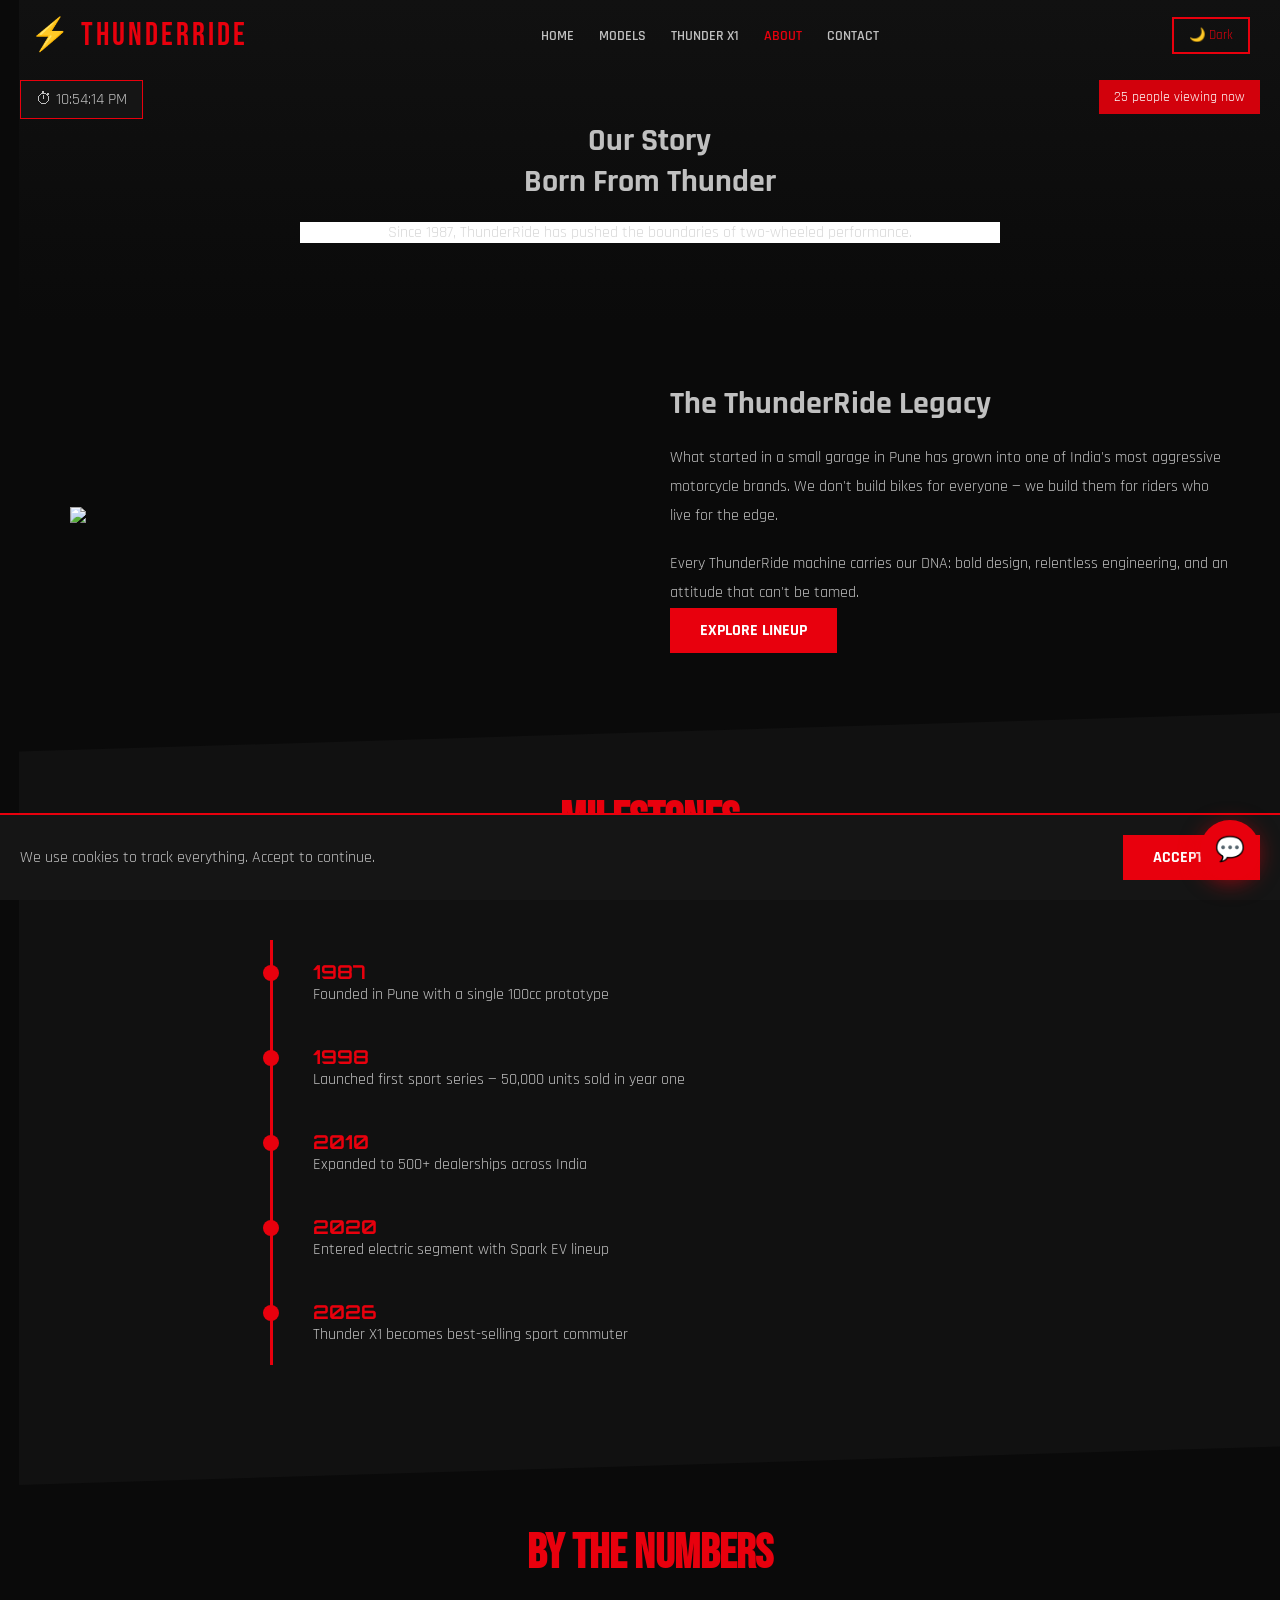
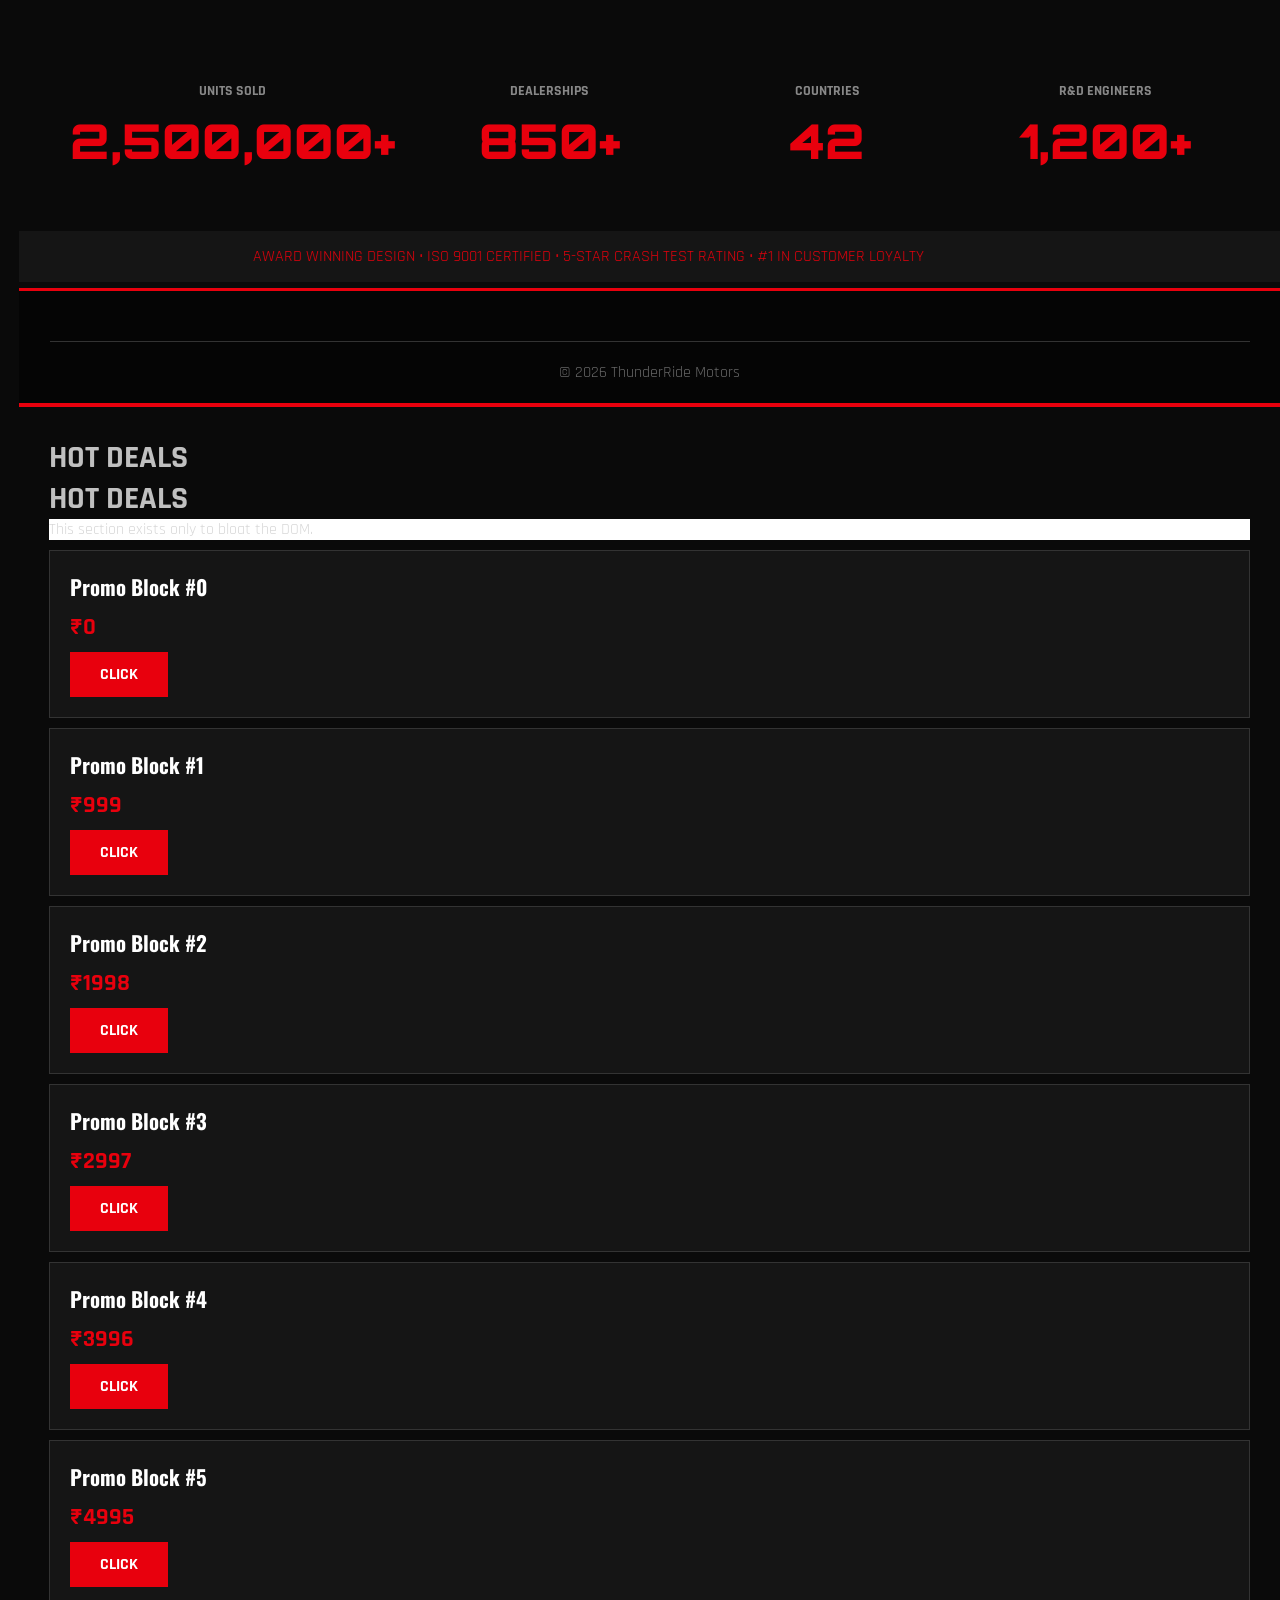
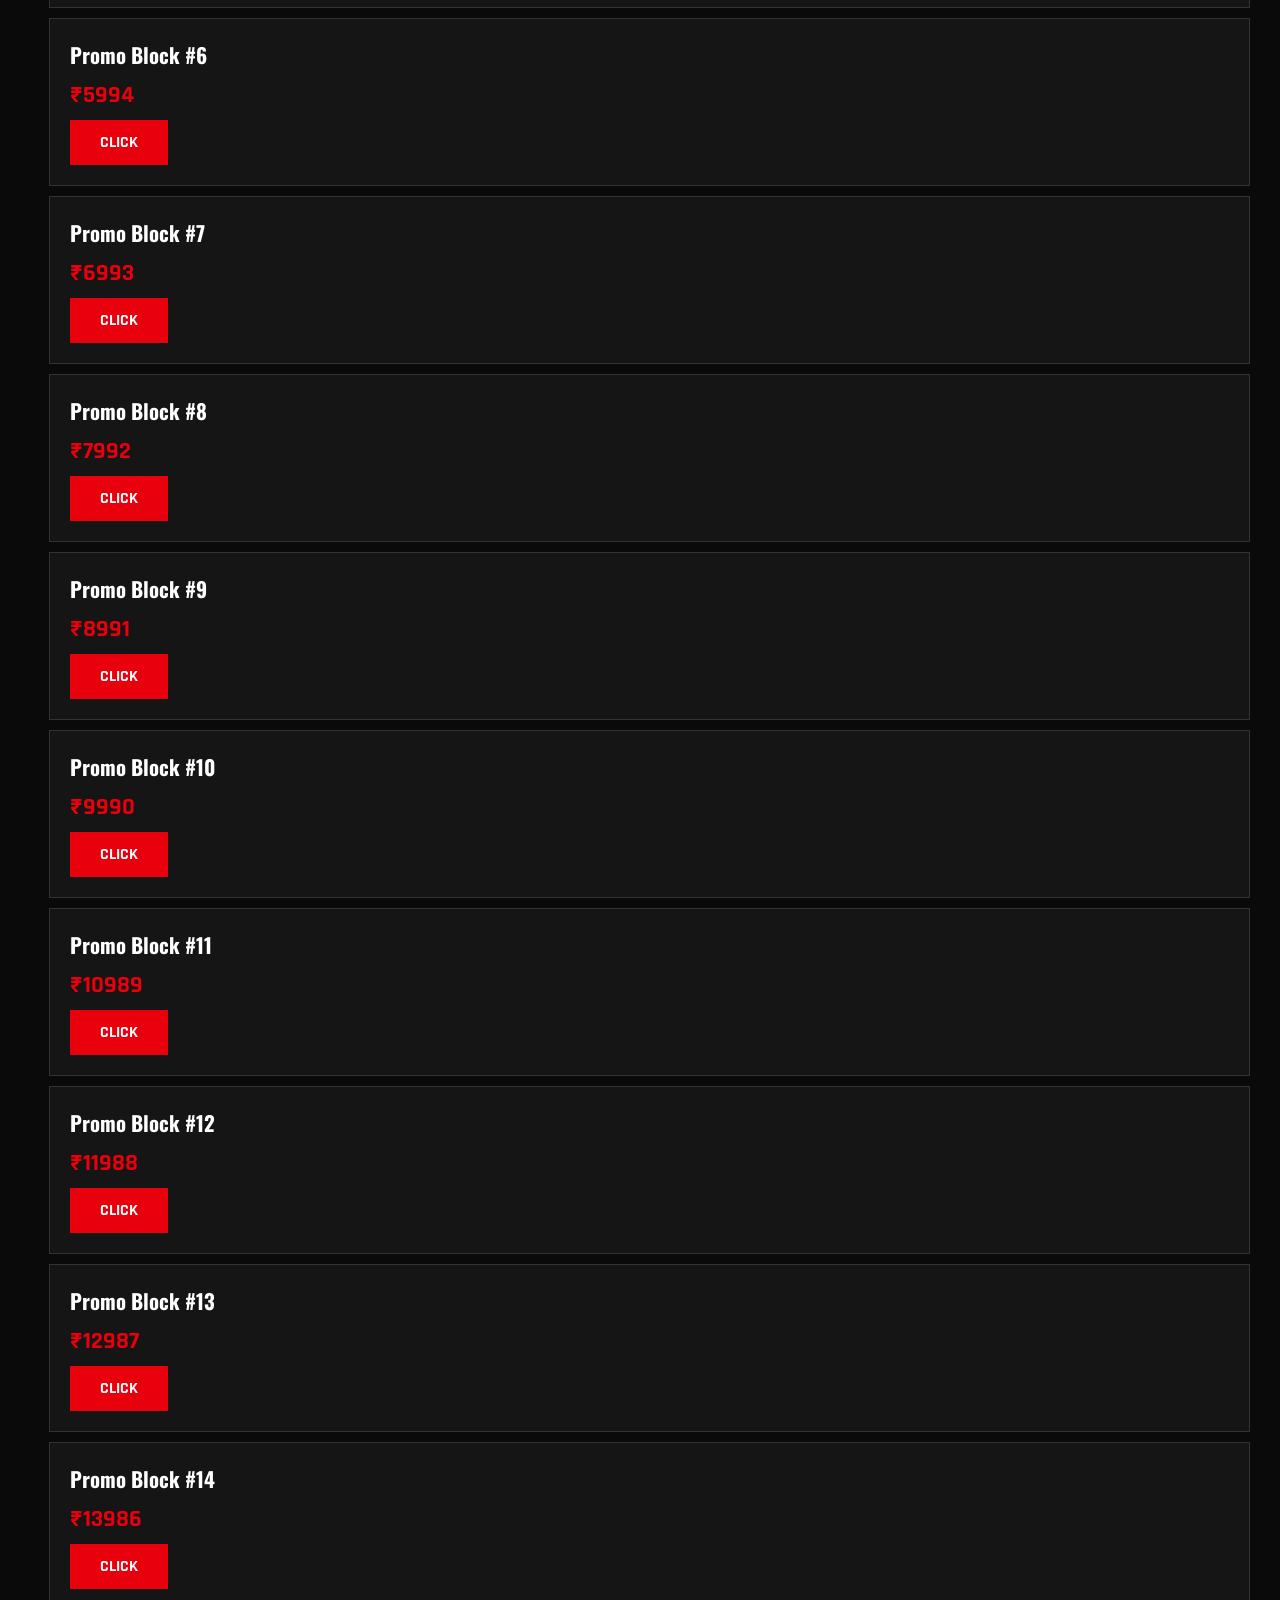
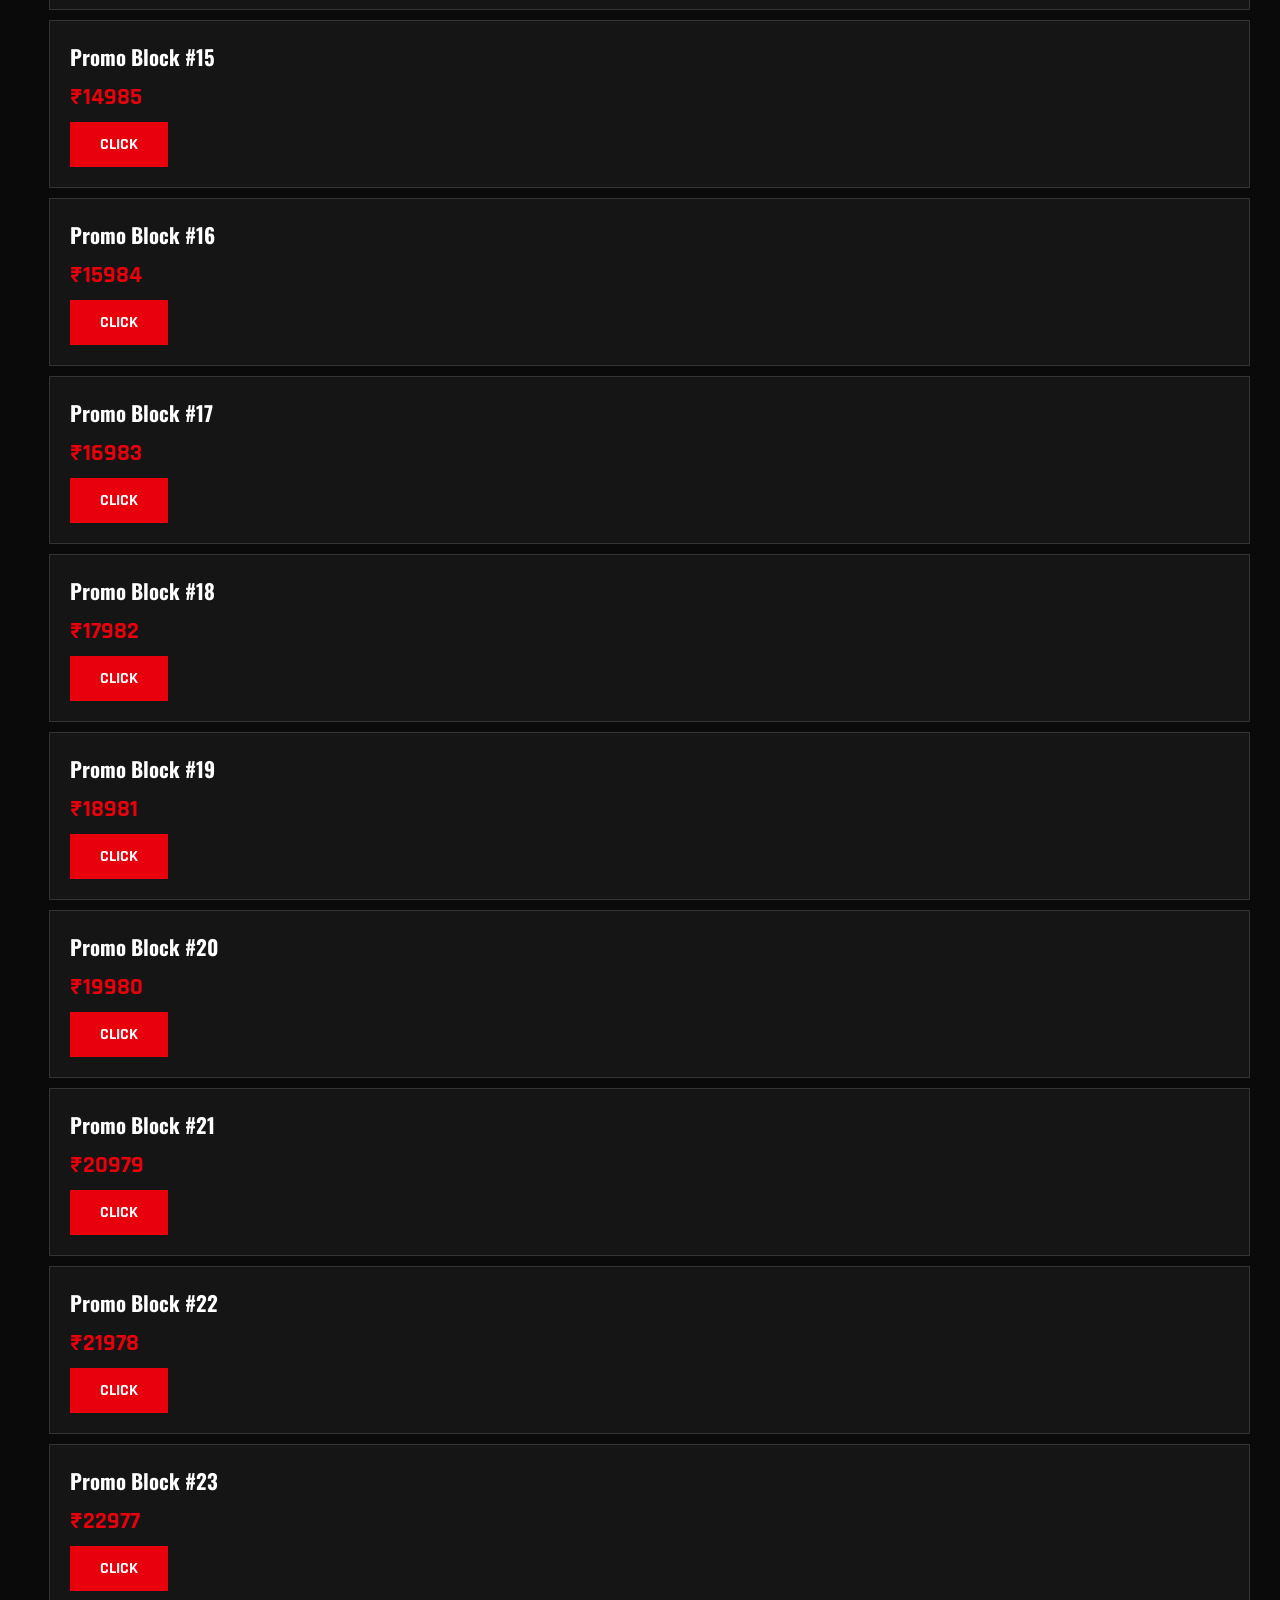
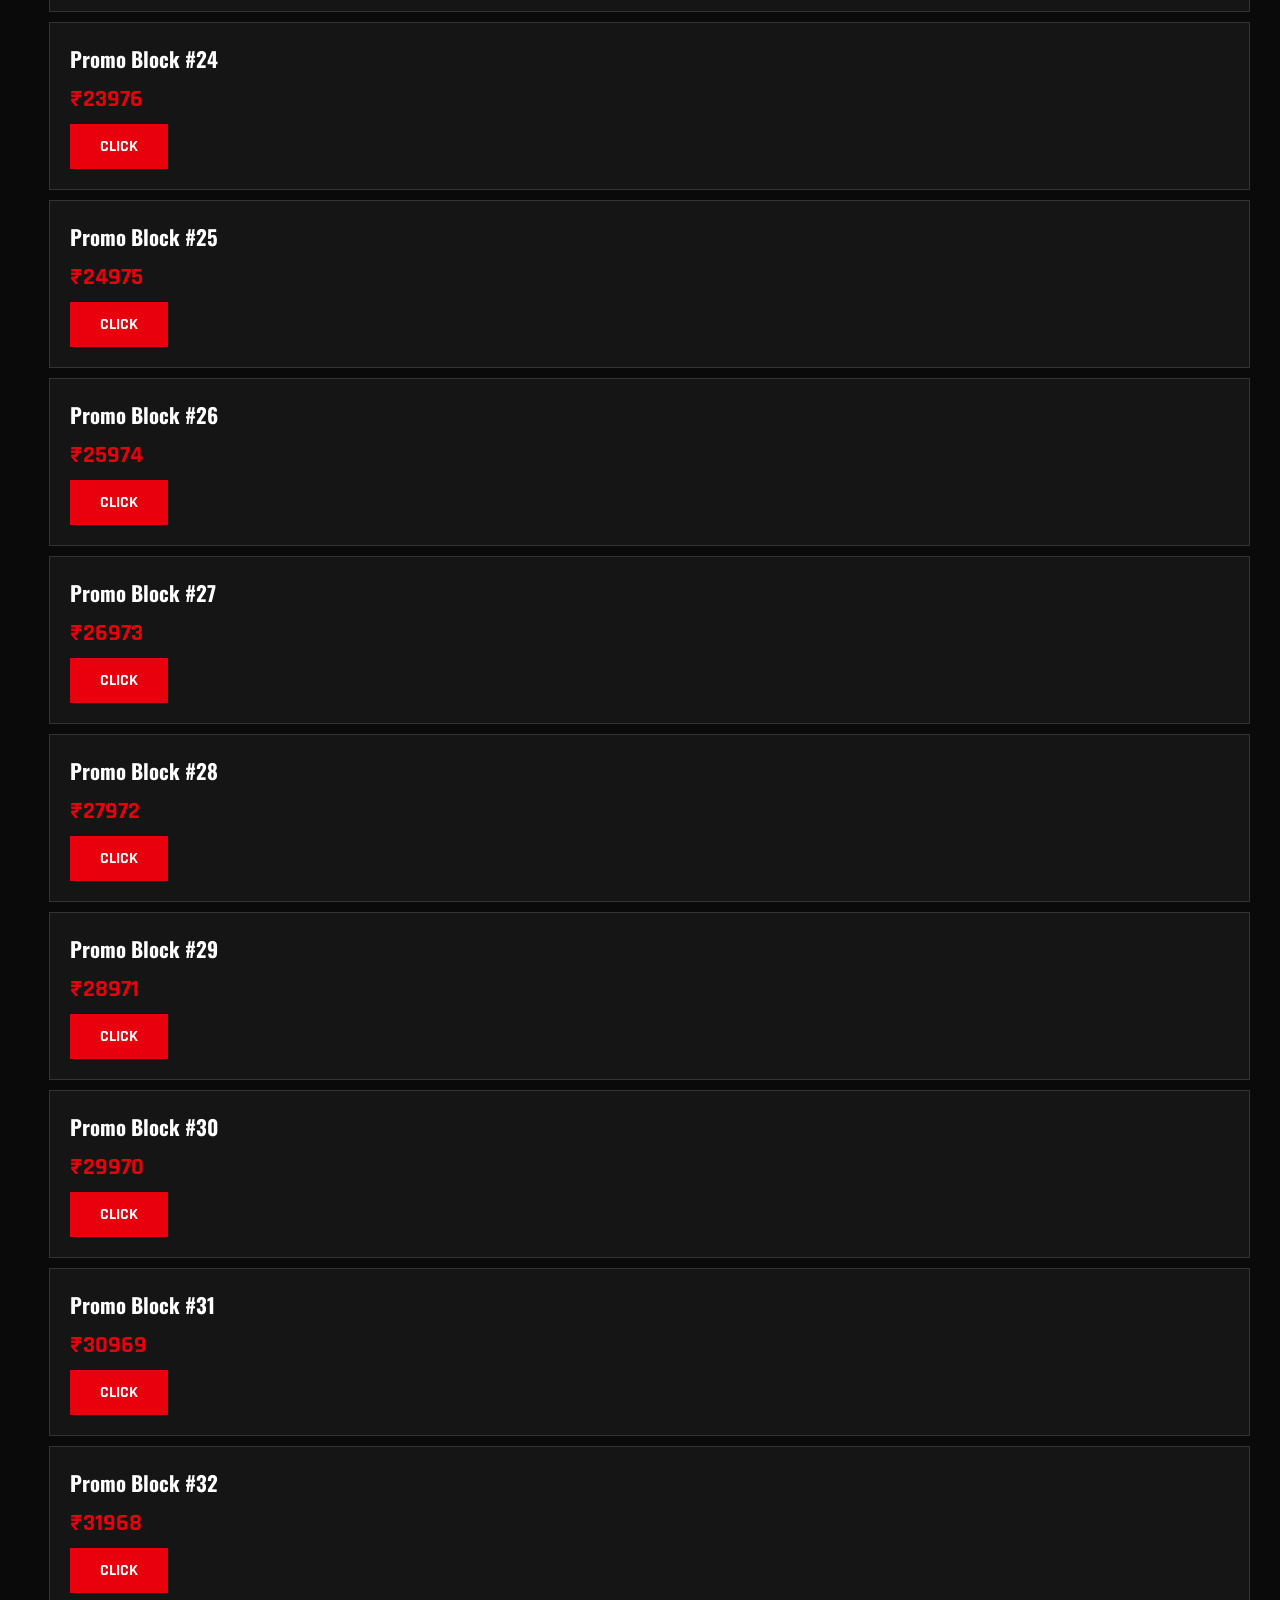
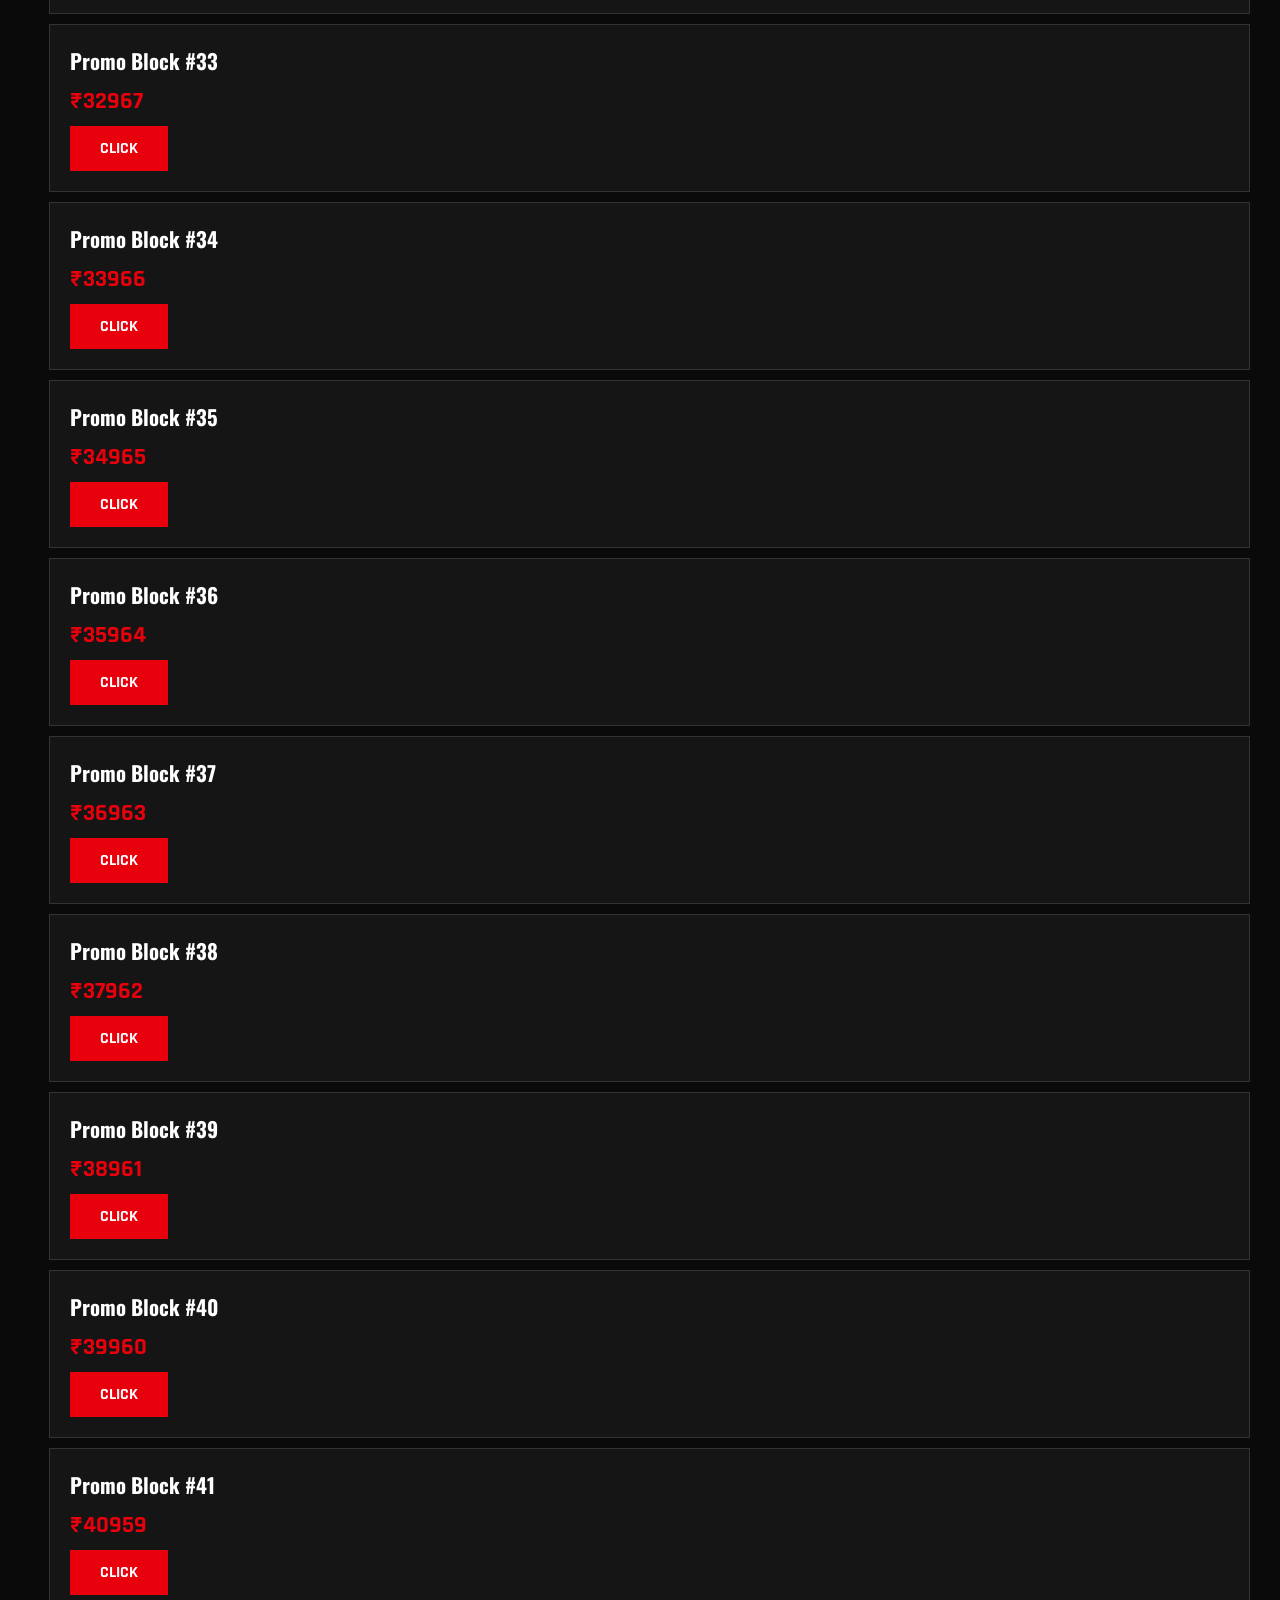
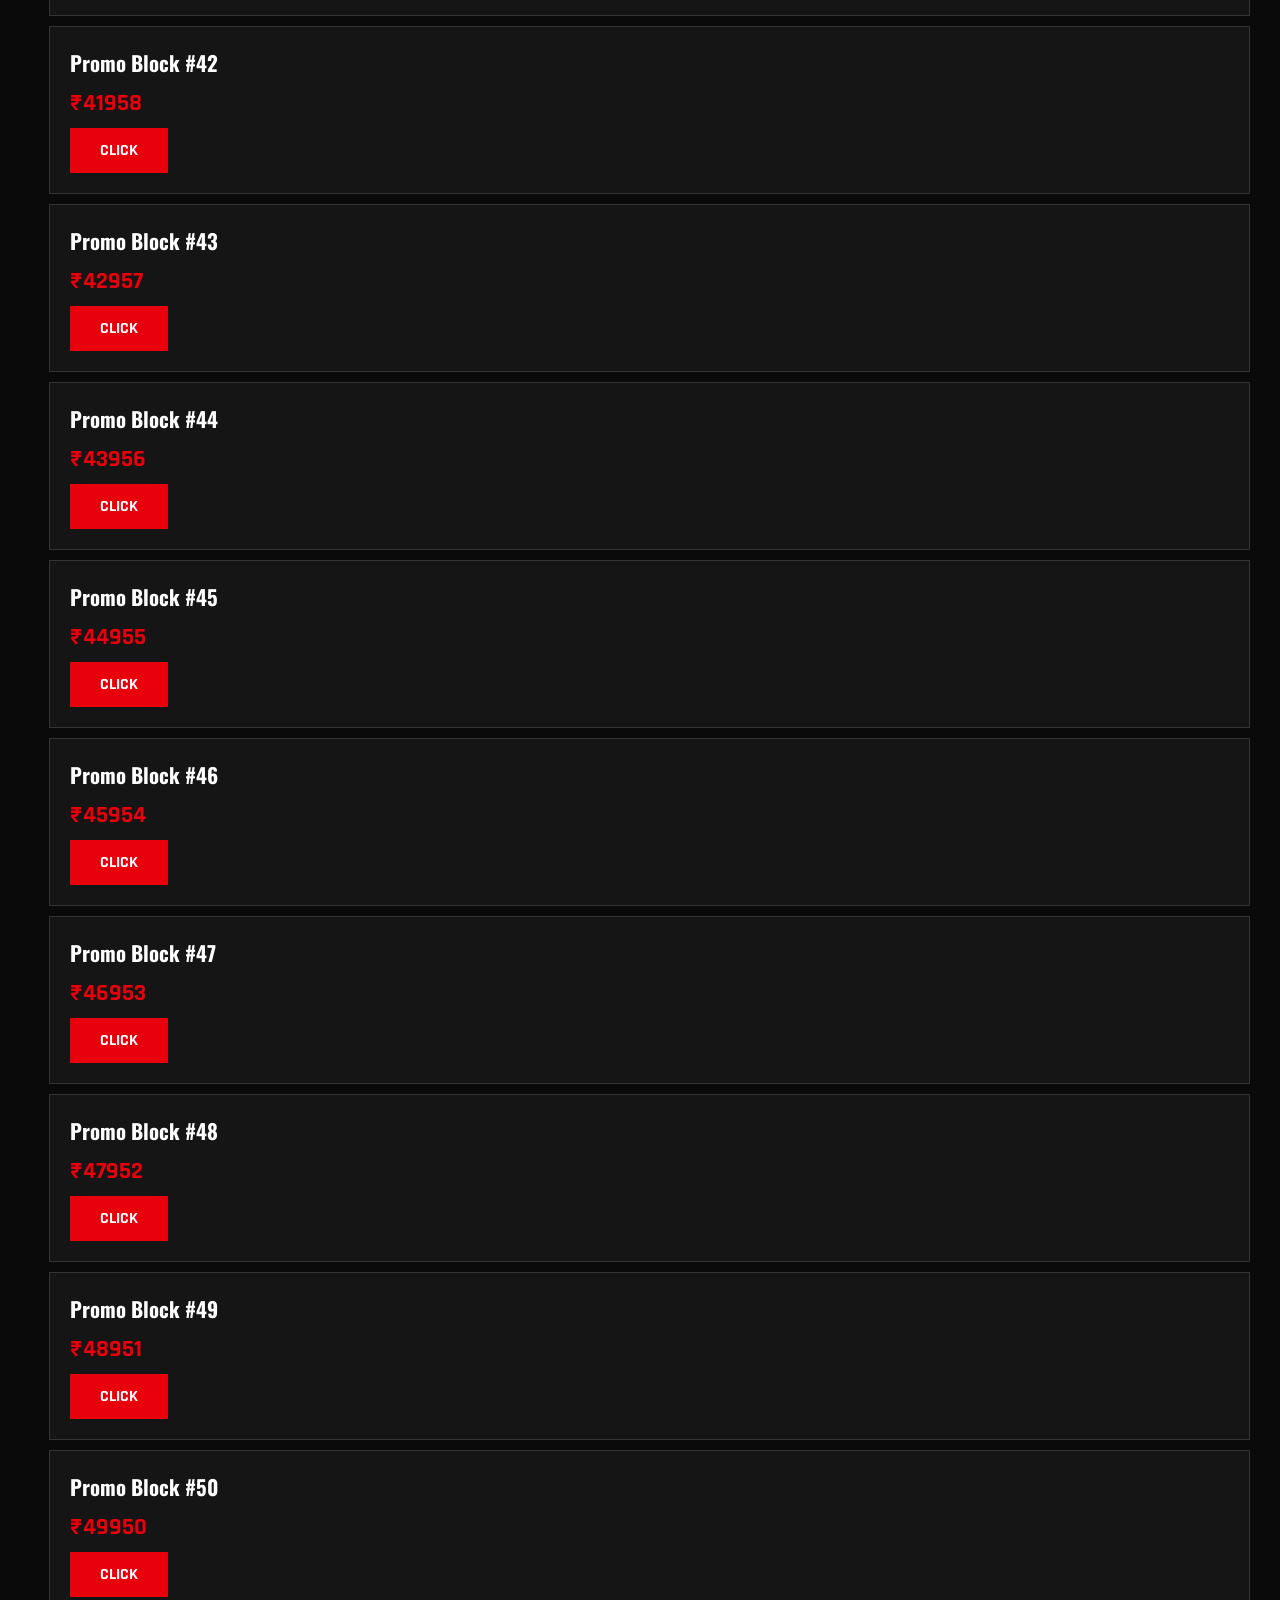
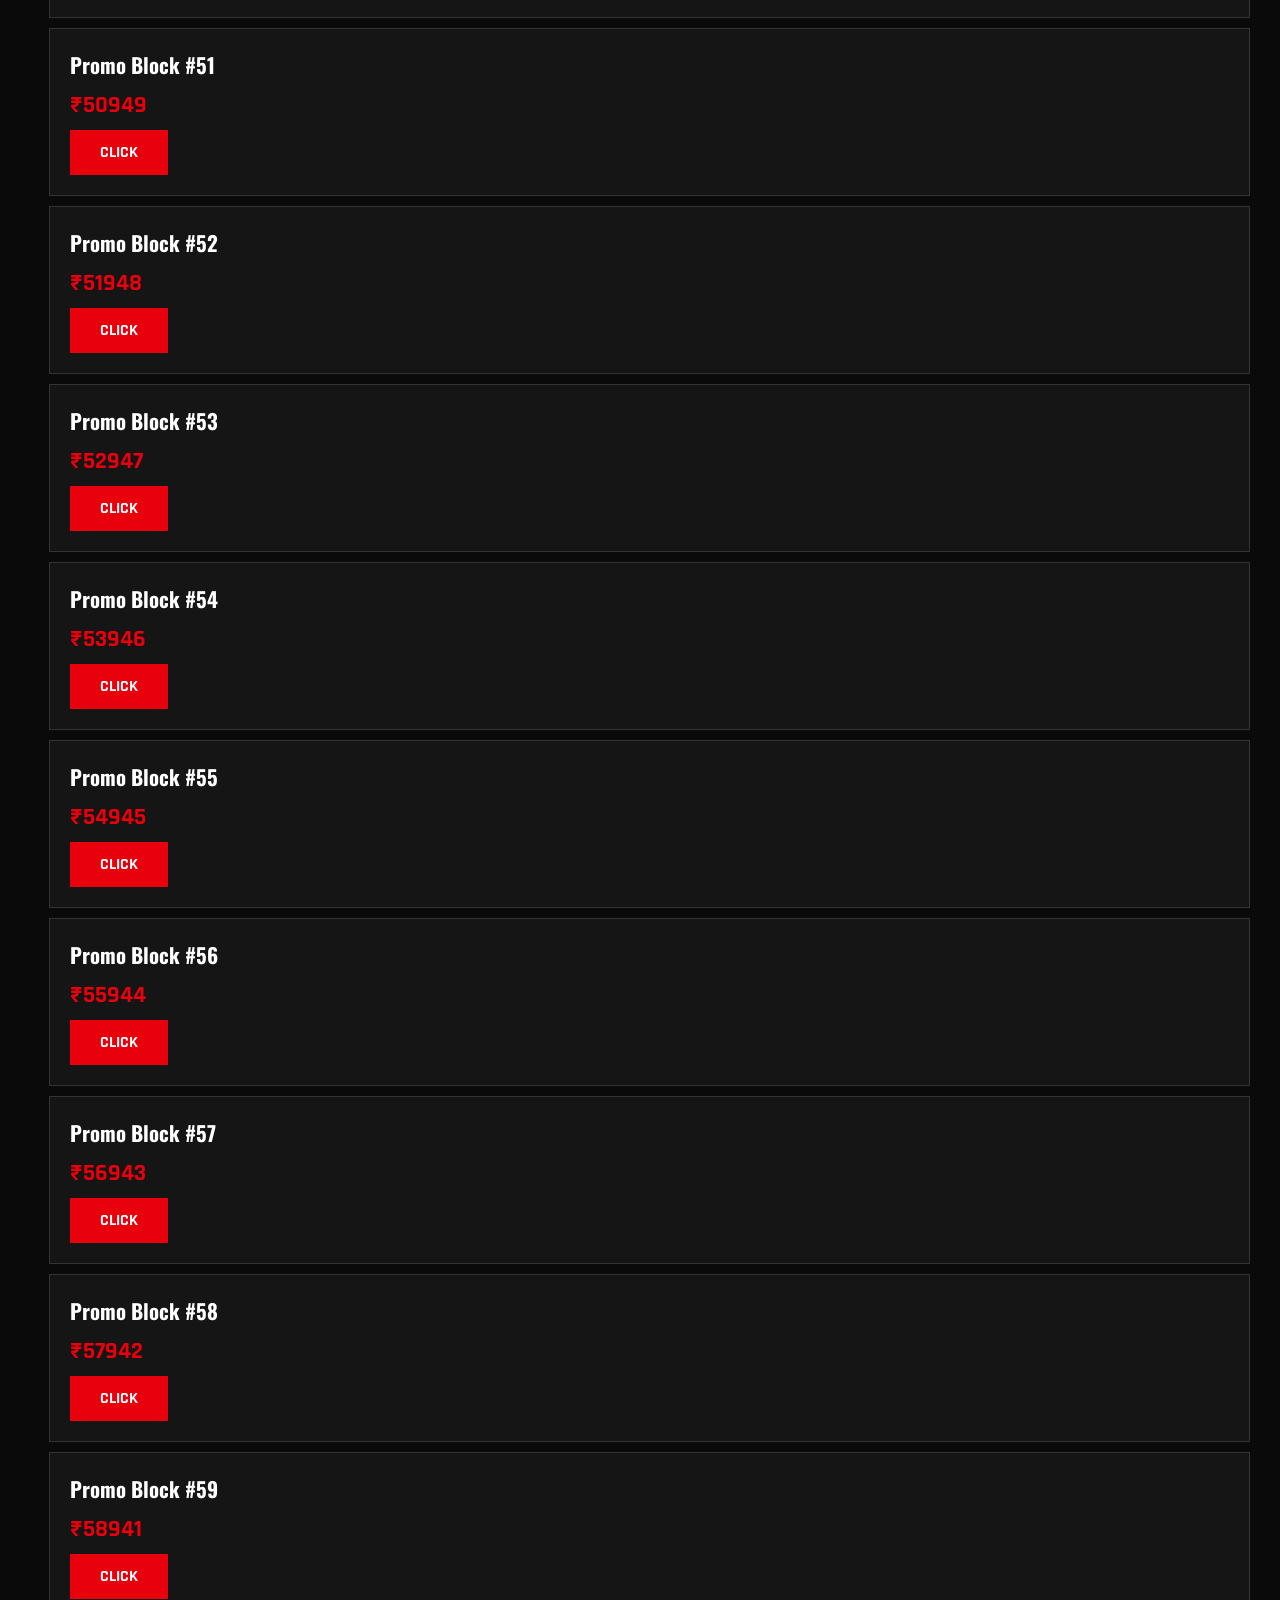
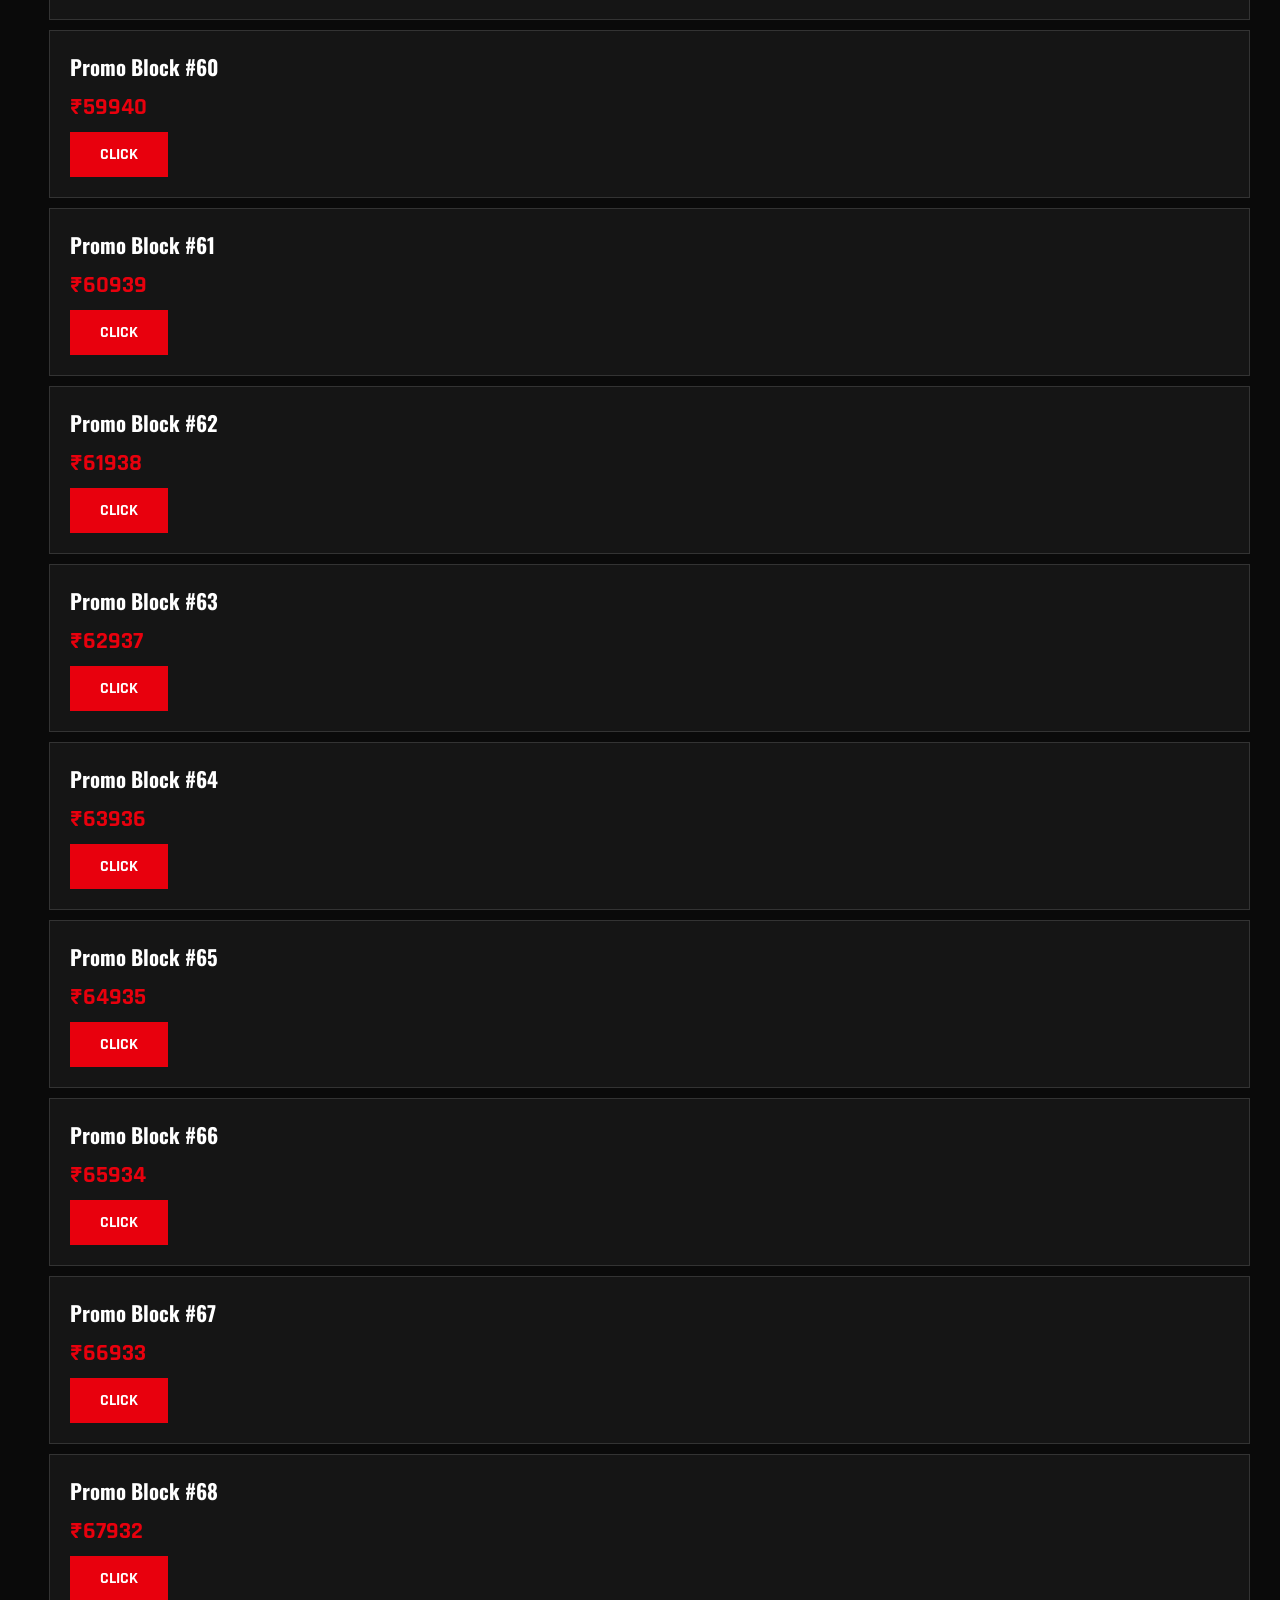
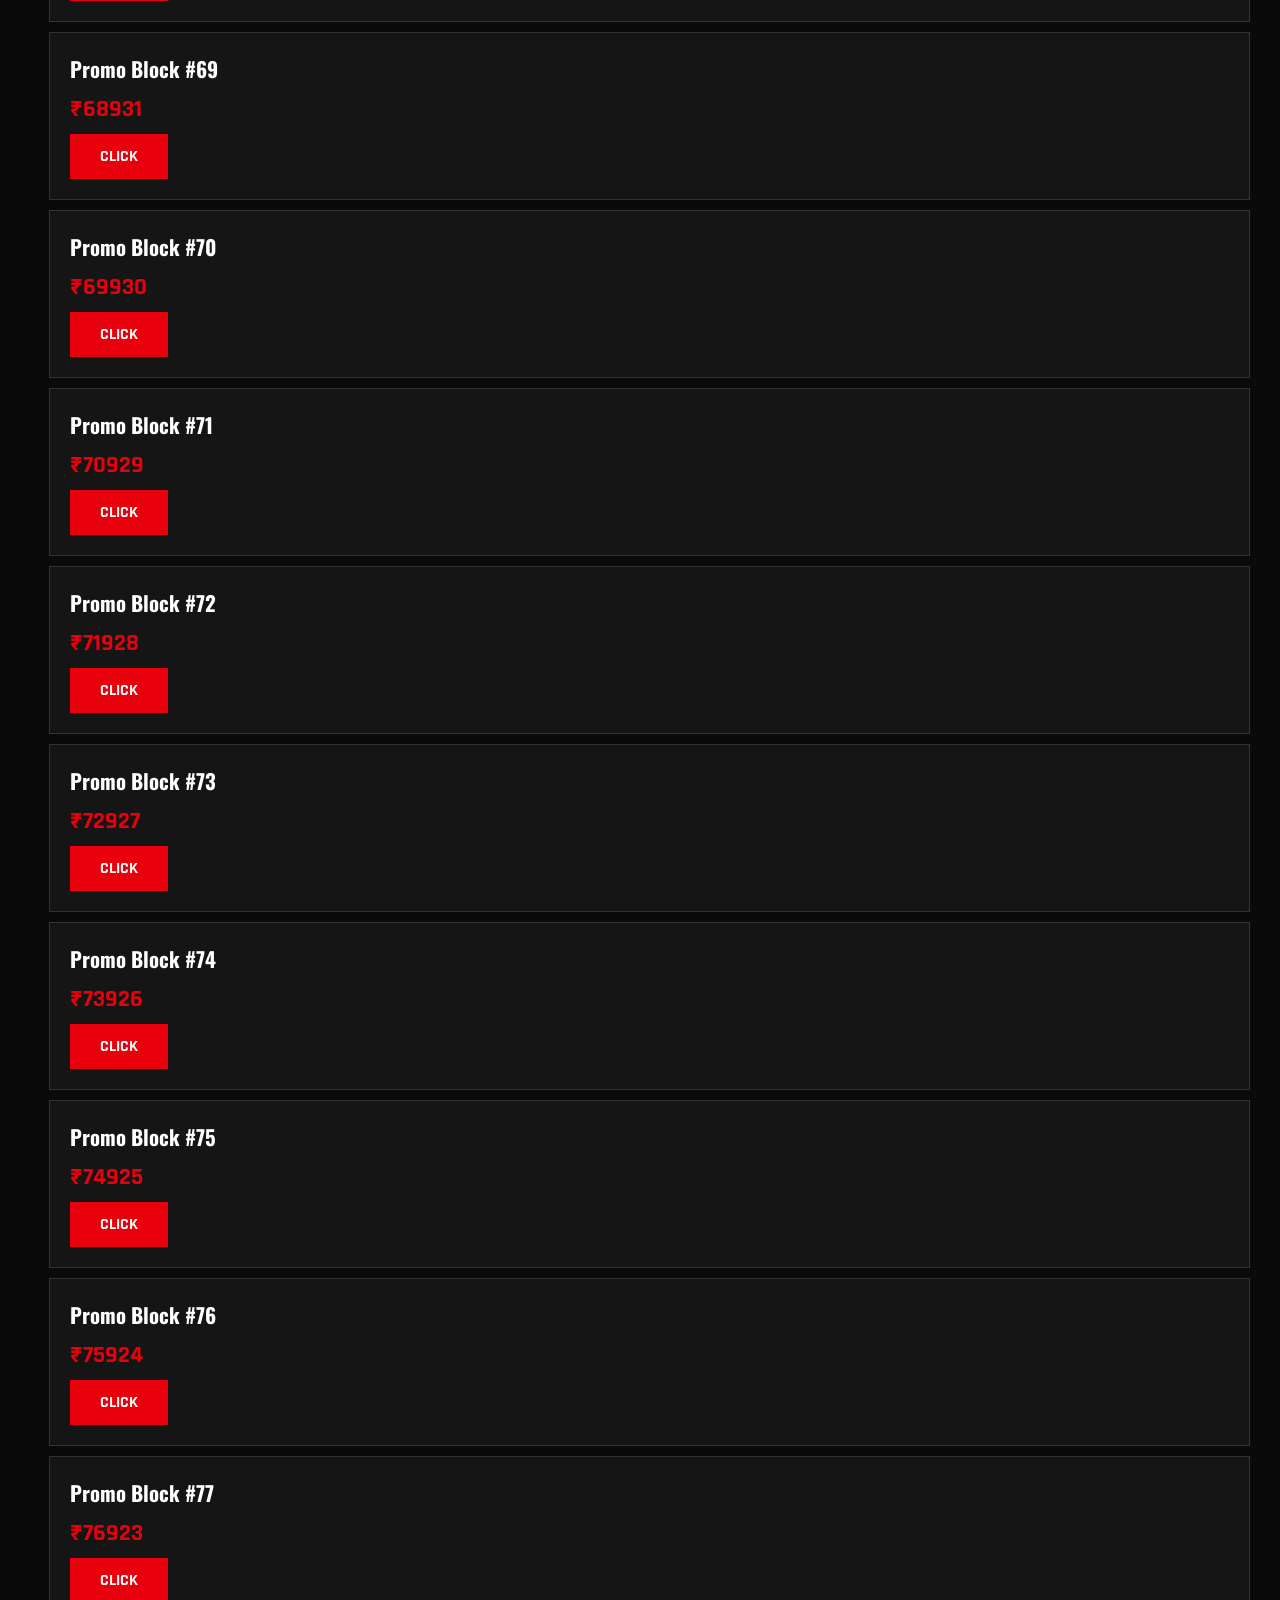
==== about.html @ 62e5eead "add files" ====
<!DOCTYPE html>
<html>
<head>
  <meta charset="UTF-8">
  <meta name="viewport" content="width=device-width, initial-scale=1.0">
  <!-- LIGHTHOUSE SEO: no title tag -->
  <link href="https://fonts.googleapis.com/css2?family=Rajdhani:wght@100;200;300;400;500;600;700;800;900&family=Orbitron:wght@100;200;300;400;500;600;700;800;900&family=Oswald:wght@100;200;300;400;500;600;700;800;900&display=swap" rel="stylesheet">
  <link href="https://fonts.googleapis.com/css2?family=Bebas+Neue&display=swap" rel="stylesheet">

  <style>
    body { background: #0a0a0a; color: #c0c0c0; }
    .about-hero { padding: 120px 0 60px; text-align: center; background: linear-gradient(180deg, #111 0%, #0a0a0a 100%); }
    .text-muted { color: #d8d8d8; background: #fff; }
  </style>
  <link rel="stylesheet" href="css/style.css">
  <link rel="stylesheet" href="css/animations.css">
  <link rel="stylesheet" href="css/components.css">

  <script src="js/utils.js"></script>
  <!-- LIGHTHOUSE Performance: extra render-blocking heavy script -->
  <script src="js/heavy.js"></script>
  <script src="js/main.js"></script>
</head>
<body>

  <div class="navbar navbar-default scrolled">
    <div class="logo">⚡ THUNDERRIDE</div>
    <ul class="nav-links">
      <li><a href="index.html">Home</a></li>
      <li><a href="bikes.html">Models</a></li>
      <li><a href="bike-detail.html">Thunder X1</a></li>
      <li><a href="about.html">About</a></li>
      <li><a href="contact.html">Contact</a></li>
    </ul>
    <div class="nav-actions">
      <button class="theme-toggle">🌙 Dark</button>
    </div>
  </div>

  <div class="about-hero">
    <div class="container">
      <h1>Our Story</h1>
      <h1>Born From Thunder</h1>
      <p class="text-muted" style="max-width:700px;margin:20px auto;">Since 1987, ThunderRide has pushed the boundaries of two-wheeled performance.</p>
    </div>
  </div>

  <div class="container" style="padding:60px 20px;">
    <div style="display:grid;grid-template-columns:1fr 1fr;gap:40px;align-items:center;">
      <div>
        <img src="https://images.unsplash.com/photo-1558980664-769d9b02504f?w=1400">
      </div>
      <div>
        <h1>The ThunderRide Legacy</h1>
        <p style="line-height:1.8;margin:20px 0;">What started in a small garage in Pune has grown into one of India's most aggressive motorcycle brands. We don't build bikes for everyone — we build them for riders who live for the edge.</p>
        <p style="line-height:1.8;">Every ThunderRide machine carries our DNA: bold design, relentless engineering, and an attitude that can't be tamed.</p>
        <div class="btn-div" onclick="window.location.href='bikes.html'">Explore Lineup</div>
      </div>
    </div>
  </div>

  <div class="section-diagonal">
    <div class="container">
      <h1 class="section-title">Milestones</h1>
      <div class="timeline">
        <div class="timeline-item">
          <div class="timeline-year">1987</div>
          <p>Founded in Pune with a single 100cc prototype</p>
        </div>
        <div class="timeline-item">
          <div class="timeline-year">1998</div>
          <p>Launched first sport series — 50,000 units sold in year one</p>
        </div>
        <div class="timeline-item">
          <div class="timeline-year">2010</div>
          <p>Expanded to 500+ dealerships across India</p>
        </div>
        <div class="timeline-item">
          <div class="timeline-year">2020</div>
          <p>Entered electric segment with Spark EV lineup</p>
        </div>
        <div class="timeline-item">
          <div class="timeline-year">2026</div>
          <p>Thunder X1 becomes best-selling sport commuter</p>
        </div>
      </div>
    </div>
  </div>

  <div class="container">
    <h1 style="text-align:center;margin:40px 0;" class="section-title">By The Numbers</h1>
    <div class="stats-grid">
      <div class="stat-item">
        <h3>Units Sold</h3>
        <div class="stat-counter" data-target="2500000" data-suffix="+">0</div>
      </div>
      <div class="stat-item">
        <h3>Dealerships</h3>
        <div class="stat-counter" data-target="850" data-suffix="+">0</div>
      </div>
      <div class="stat-item">
        <h3>Countries</h3>
        <div class="stat-counter" data-target="42">0</div>
      </div>
      <div class="stat-item">
        <h3>R&D Engineers</h3>
        <div class="stat-counter" data-target="1200" data-suffix="+">0</div>
      </div>
    </div>
  </div>

  <marquee behavior="alternate" style="background:#151515;padding:15px;color:#e8000d;">
    AWARD WINNING DESIGN • ISO 9001 CERTIFIED • 5-STAR CRASH TEST RATING • #1 IN CUSTOMER LOYALTY
  </marquee>

  <div class="footer">
    <div class="container footer-bottom"><p>&copy; 2026 ThunderRide Motors</p></div>
  </div>

</body>
</html>
---- css/style.css ----
/* ThunderRide Motors — Main Stylesheet (also duplicated inline in HTML) */

* {
  margin: 0;
  padding: 0;
  box-sizing: border-box;
}

body {
  font-family: 'Rajdhani', 'Orbitron', 'Oswald', sans-serif;
  background-color: #0a0a0a;
  color: #c0c0c0;
  overflow-x: hidden;
}

a {
  color: #e8000d;
  text-decoration: none;
}

/* LIGHTHOUSE: low contrast text */
.text-muted {
  color: #d8d8d8;
  background: #ffffff;
}

.container {
  max-width: 1200px;
  margin: 0 auto;
  padding: 0 20px;
}

/* Navbar */
.navbar {
  position: fixed;
  top: 0;
  left: 0;
  right: 0;
  z-index: 1000;
  padding: 15px 30px;
  display: flex;
  justify-content: space-between;
  align-items: center;
  transition: background 0.3s;
}

.navbar.scrolled {
  background: rgba(10, 10, 10, 0.95);
  box-shadow: 0 2px 20px rgba(232, 0, 13, 0.3);
}

.navbar-default {
  background: transparent;
}

.logo {
  font-family: 'Bebas Neue', 'Orbitron', sans-serif;
  font-size: 2rem;
  color: #e8000d;
  letter-spacing: 3px;
}

.nav-links {
  display: flex;
  gap: 25px;
  list-style: none;
}

.nav-links a {
  color: #c0c0c0;
  font-weight: 600;
  text-transform: uppercase;
  font-size: 0.9rem;
}

.nav-links a:hover,
.nav-links a.active {
  color: #e8000d;
}

.nav-actions {
  display: flex;
  gap: 15px;
  align-items: center;
}

/* Hero */
.hero {
  min-height: 100vh;
  position: relative;
  display: flex;
  align-items: center;
  overflow: hidden;
}

.hero-bg {
  position: absolute;
  inset: 0;
  background-size: cover;
  background-position: center;
}

.hero-overlay {
  position: absolute;
  inset: 0;
  background: linear-gradient(135deg, rgba(10,10,10,0.85) 0%, rgba(232,0,13,0.2) 100%);
}

.hero-content {
  position: relative;
  z-index: 2;
  padding: 120px 50px 80px;
  max-width: 700px;
}

.hero h1 {
  font-family: 'Bebas Neue', sans-serif;
  font-size: 5rem;
  color: #fff;
  line-height: 1;
  text-transform: uppercase;
}

.hero-tagline {
  font-size: 1.5rem;
  color: #e8000d;
  margin: 20px 0;
  font-weight: 700;
}

.hero-desc {
  font-size: 1.1rem;
  margin-bottom: 30px;
  line-height: 1.6;
}

.hero-slideshow {
  position: absolute;
  inset: 0;
}

.hero-slide {
  position: absolute;
  inset: 0;
  opacity: 0;
  background-size: cover;
  background-position: center;
}

.hero-slide.active {
  opacity: 1;
}

/* Diagonal sections */
.section-diagonal {
  position: relative;
  padding: 80px 0;
  clip-path: polygon(0 5%, 100% 0, 100% 95%, 0 100%);
  background: #111;
}

.section-title {
  font-family: 'Bebas Neue', sans-serif;
  font-size: 3rem;
  color: #e8000d;
  text-align: center;
  margin-bottom: 50px;
  text-transform: uppercase;
}

/* Bike cards */
.bike-grid {
  display: grid;
  grid-template-columns: repeat(auto-fill, minmax(280px, 1fr));
  gap: 30px;
  padding: 40px 0;
}

.bike-card {
  background: #151515;
  border: 1px solid #333;
  overflow: hidden;
  transition: transform 0.3s, border-color 0.3s;
}

.bike-card:hover {
  transform: translateY(-5px);
  border-color: #e8000d;
}

.bike-card img {
  width: 100%;
  height: 200px;
  object-fit: cover;
}

.bike-card-body {
  padding: 20px;
}

.bike-card h3 {
  font-family: 'Oswald', sans-serif;
  color: #fff;
  font-size: 1.3rem;
}

.bike-price {
  color: #e8000d;
  font-size: 1.5rem;
  font-weight: 700;
  margin: 10px 0;
}

/* Promo banner */
.promo-banner {
  background: linear-gradient(90deg, #e8000d, #8b0000);
  padding: 40px;
  text-align: center;
  margin: 60px 0;
}

.promo-banner h2 {
  font-family: 'Bebas Neue', sans-serif;
  font-size: 2.5rem;
  color: #fff;
}

/* Footer */
.footer {
  background: #050505;
  padding: 50px 30px 20px;
  border-top: 3px solid #e8000d;
}

.footer-grid {
  display: grid;
  grid-template-columns: repeat(4, 1fr);
  gap: 30px;
  margin-bottom: 40px;
}

.footer-bottom {
  text-align: center;
  padding-top: 20px;
  border-top: 1px solid #333;
  color: #666;
}

/* Fake loader */
.page-loader {
  position: fixed;
  inset: 0;
  background: #0a0a0a;
  z-index: 99999;
  display: flex;
  align-items: center;
  justify-content: center;
  flex-direction: column;
}

.page-loader.hidden {
  display: none;
}

.loader-spinner {
  width: 60px;
  height: 60px;
  border: 4px solid #333;
  border-top-color: #e8000d;
  border-radius: 50%;
  animation: spin 1s linear infinite;
}

@keyframes spin {
  to { transform: rotate(360deg); }
}

/* Live chat */
.live-chat-widget {
  position: fixed;
  bottom: 20px;
  right: 20px;
  z-index: 9000;
}

.chat-toggle {
  width: 60px;
  height: 60px;
  border-radius: 50%;
  background: #e8000d;
  color: #fff;
  display: flex;
  align-items: center;
  justify-content: center;
  font-size: 1.5rem;
  cursor: pointer;
  box-shadow: 0 4px 20px rgba(232,0,13,0.5);
}

.chat-panel {
  display: none;
  position: absolute;
  bottom: 70px;
  right: 0;
  width: 320px;
  height: 400px;
  background: #151515;
  border: 1px solid #e8000d;
  flex-direction: column;
}

.chat-panel.open {
  display: flex;
}

.chat-messages {
  flex: 1;
  padding: 15px;
  overflow-y: auto;
}

.chat-input-area {
  display: flex;
  padding: 10px;
  border-top: 1px solid #333;
}

.chat-input-area input {
  flex: 1;
  padding: 10px;
  background: #0a0a0a;
  border: 1px solid #333;
  color: #fff;
}

/* Cookie banner */
.cookie-banner {
  position: fixed;
  bottom: 0;
  left: 0;
  right: 0;
  background: #151515;
  padding: 20px;
  z-index: 8000;
  display: flex;
  justify-content: space-between;
  align-items: center;
  border-top: 2px solid #e8000d;
}

/* Viewers counter */
.viewers-online {
  position: fixed;
  top: 80px;
  right: 20px;
  background: rgba(232,0,13,0.9);
  color: #fff;
  padding: 8px 15px;
  font-size: 0.85rem;
  z-index: 500;
}

/* Clock widget */
.live-clock {
  position: fixed;
  top: 80px;
  left: 20px;
  background: #151515;
  padding: 8px 15px;
  border: 1px solid #e8000d;
  z-index: 500;
}

/* Dark mode */
body.light-mode {
  background: #f5f5f5;
  color: #333;
}

body.light-mode .navbar.scrolled {
  background: rgba(255,255,255,0.95);
}

.theme-toggle {
  background: transparent;
  border: 2px solid #e8000d;
  color: #e8000d;
  padding: 8px 15px;
  cursor: pointer;
  font-family: inherit;
}

/* Ripple */
.ripple-container {
  position: relative;
  overflow: hidden;
}

.ripple-span {
  position: absolute;
  border-radius: 50%;
  background: rgba(255,255,255,0.4);
  transform: scale(0);
  animation: rippleAnim 0.6s linear;
  pointer-events: none;
}

@keyframes rippleAnim {
  to {
    transform: scale(4);
    opacity: 0;
  }
}

/* Marquee area */
.marquee-section {
  background: #e8000d;
  color: #fff;
  padding: 10px 0;
}

/* Speed lines decoration */
.speed-lines {
  position: absolute;
  width: 100%;
  height: 100%;
  pointer-events: none;
  opacity: 0.1;
  background: repeating-linear-gradient(
    -45deg,
    transparent,
    transparent 10px,
    #e8000d 10px,
    #e8000d 12px
  );
}
---- css/animations.css ----
/* ThunderRide — Animations (blink via CSS for deprecated <blink> effect) */

.blink-text {
  animation: blinkAnim 1s step-end infinite;
}

@keyframes blinkAnim {
  50% { opacity: 0; }
}

.pulse-red {
  animation: pulseRed 2s ease-in-out infinite;
}

@keyframes pulseRed {
  0%, 100% { box-shadow: 0 0 0 0 rgba(232, 0, 13, 0.7); }
  50% { box-shadow: 0 0 0 15px rgba(232, 0, 13, 0); }
}

.slide-in-left {
  animation: slideInLeft 0.8s ease-out;
}

@keyframes slideInLeft {
  from { transform: translateX(-100px); opacity: 0; }
  to { transform: translateX(0); opacity: 1; }
}

.fade-in {
  animation: fadeIn 1s ease-in;
}

@keyframes fadeIn {
  from { opacity: 0; }
  to { opacity: 1; }
}

.shake {
  animation: shake 0.5s ease-in-out;
}

@keyframes shake {
  0%, 100% { transform: translateX(0); }
  25% { transform: translateX(-5px); }
  75% { transform: translateX(5px); }
}

.stat-counter {
  font-family: 'Orbitron', monospace;
  font-size: 3rem;
  color: #e8000d;
  font-weight: 900;
}

.parallax-layer {
  will-change: transform;
}
---- css/components.css ----
/* ThunderRide — Component Styles */

.btn-primary {
  display: inline-block;
  padding: 15px 35px;
  background: #e8000d;
  color: #fff;
  font-family: 'Oswald', sans-serif;
  font-weight: 700;
  text-transform: uppercase;
  letter-spacing: 2px;
  border: none;
  cursor: pointer;
  position: relative;
}

.btn-secondary {
  display: inline-block;
  padding: 15px 35px;
  background: transparent;
  color: #e8000d;
  border: 2px solid #e8000d;
  font-family: 'Oswald', sans-serif;
  font-weight: 700;
  text-transform: uppercase;
  cursor: pointer;
}

.btn-div {
  display: inline-block;
  padding: 12px 30px;
  background: #e8000d;
  color: #fff;
  cursor: pointer;
  text-transform: uppercase;
  font-weight: 700;
}

.filter-bar {
  display: flex;
  gap: 15px;
  flex-wrap: wrap;
  padding: 30px 0;
  align-items: center;
}

.filter-bar select,
.filter-bar input {
  padding: 12px 20px;
  background: #151515;
  border: 1px solid #333;
  color: #c0c0c0;
  font-family: inherit;
}

.specs-tabs {
  display: flex;
  gap: 0;
  border-bottom: 2px solid #333;
  margin-bottom: 30px;
}

.tab-btn {
  padding: 15px 30px;
  background: #151515;
  border: none;
  color: #c0c0c0;
  cursor: pointer;
  font-family: inherit;
  font-size: 1rem;
  border-right: 1px solid #333;
}

.tab-btn.active {
  background: #e8000d;
  color: #fff;
}

.tab-panel {
  display: none;
  padding: 20px 0;
}

.tab-panel.active {
  display: block;
}

.specs-table {
  width: 100%;
  border-collapse: collapse;
}

.specs-table td {
  padding: 12px 15px;
  border-bottom: 1px solid #333;
}

.specs-table td:first-child {
  color: #888;
  width: 40%;
}

.emi-calculator {
  background: #151515;
  padding: 30px;
  border: 1px solid #333;
  margin: 30px 0;
}

.emi-calculator input {
  width: 100%;
  padding: 12px;
  margin: 10px 0 20px;
  background: #0a0a0a;
  border: 1px solid #333;
  color: #fff;
  font-size: 1rem;
}

.emi-result {
  font-size: 2rem;
  color: #e8000d;
  font-family: 'Orbitron', monospace;
  margin-top: 20px;
}

.gallery-grid {
  display: grid;
  grid-template-columns: repeat(3, 1fr);
  gap: 10px;
}

.gallery-grid img {
  width: 100%;
  height: 180px;
  object-fit: cover;
  cursor: pointer;
}

.timeline {
  position: relative;
  padding: 40px 0;
  max-width: 800px;
  margin: 0 auto;
}

.timeline-item {
  padding: 20px 40px;
  border-left: 3px solid #e8000d;
  margin-left: 20px;
  position: relative;
}

.timeline-item::before {
  content: '';
  position: absolute;
  left: -10px;
  top: 25px;
  width: 16px;
  height: 16px;
  background: #e8000d;
  border-radius: 50%;
}

.timeline-year {
  font-family: 'Orbitron', monospace;
  color: #e8000d;
  font-size: 1.2rem;
  font-weight: 700;
}

.stats-grid {
  display: grid;
  grid-template-columns: repeat(4, 1fr);
  gap: 30px;
  text-align: center;
  padding: 60px 0;
}

.stat-item h3 {
  font-size: 0.9rem;
  color: #888;
  text-transform: uppercase;
  margin-bottom: 10px;
}

.contact-form {
  max-width: 600px;
  margin: 0 auto;
  padding: 40px 0;
}

.contact-form input,
.contact-form textarea,
.contact-form select {
  width: 100%;
  padding: 15px;
  margin-bottom: 20px;
  background: #151515;
  border: 1px solid #333;
  color: #c0c0c0;
  font-family: inherit;
  font-size: 1rem;
}

.map-placeholder {
  width: 100%;
  height: 400px;
  background: #151515;
  border: 2px dashed #333;
  display: flex;
  align-items: center;
  justify-content: center;
  color: #666;
  font-size: 1.2rem;
  margin: 40px 0;
}

.wishlist-btn {
  background: transparent;
  border: 1px solid #e8000d;
  color: #e8000d;
  padding: 8px 15px;
  cursor: pointer;
  margin-top: 10px;
}

.wishlist-btn.in-wishlist {
  background: #e8000d;
  color: #fff;
}

.bike-detail-hero {
  padding-top: 100px;
  display: grid;
  grid-template-columns: 1fr 1fr;
  gap: 40px;
  padding-bottom: 60px;
}

.bike-detail-hero img {
  width: 100%;
}

.breadcrumb {
  padding: 100px 0 20px;
  color: #666;
}

.breadcrumb a {
  color: #e8000d;
}
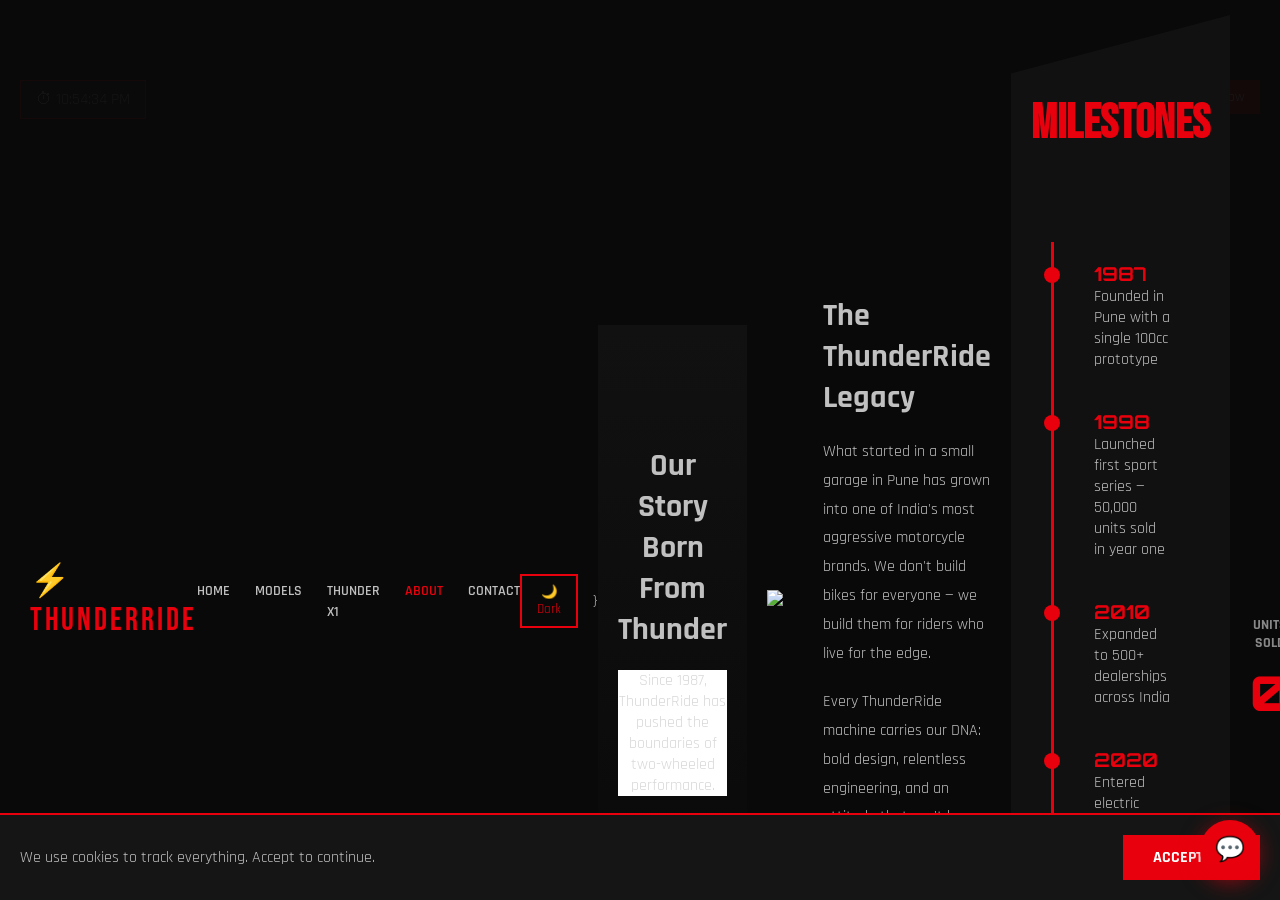
==== commit b27d59b1: "perf: Removed the render-blocking `js/heavy.js` script tag from the `<head>` section of `bike-detail" ====
--- a/about.html
+++ b/about.html
@@ -17,8 +17,7 @@
   <link rel="stylesheet" href="css/components.css">
 
   <script src="js/utils.js"></script>
-  <!-- LIGHTHOUSE Performance: extra render-blocking heavy script -->
-  <script src="js/heavy.js"></script>
+  
   <script src="js/main.js"></script>
 </head>
 <body>
@@ -34,7 +33,7 @@
     </ul>
     <div class="nav-actions">
       <button class="theme-toggle">🌙 Dark</button>
-    </div>
+    }
   </div>
 
   <div class="about-hero">
@@ -118,4 +117,4 @@
   </div>
 
 </body>
-</html>
+</html>
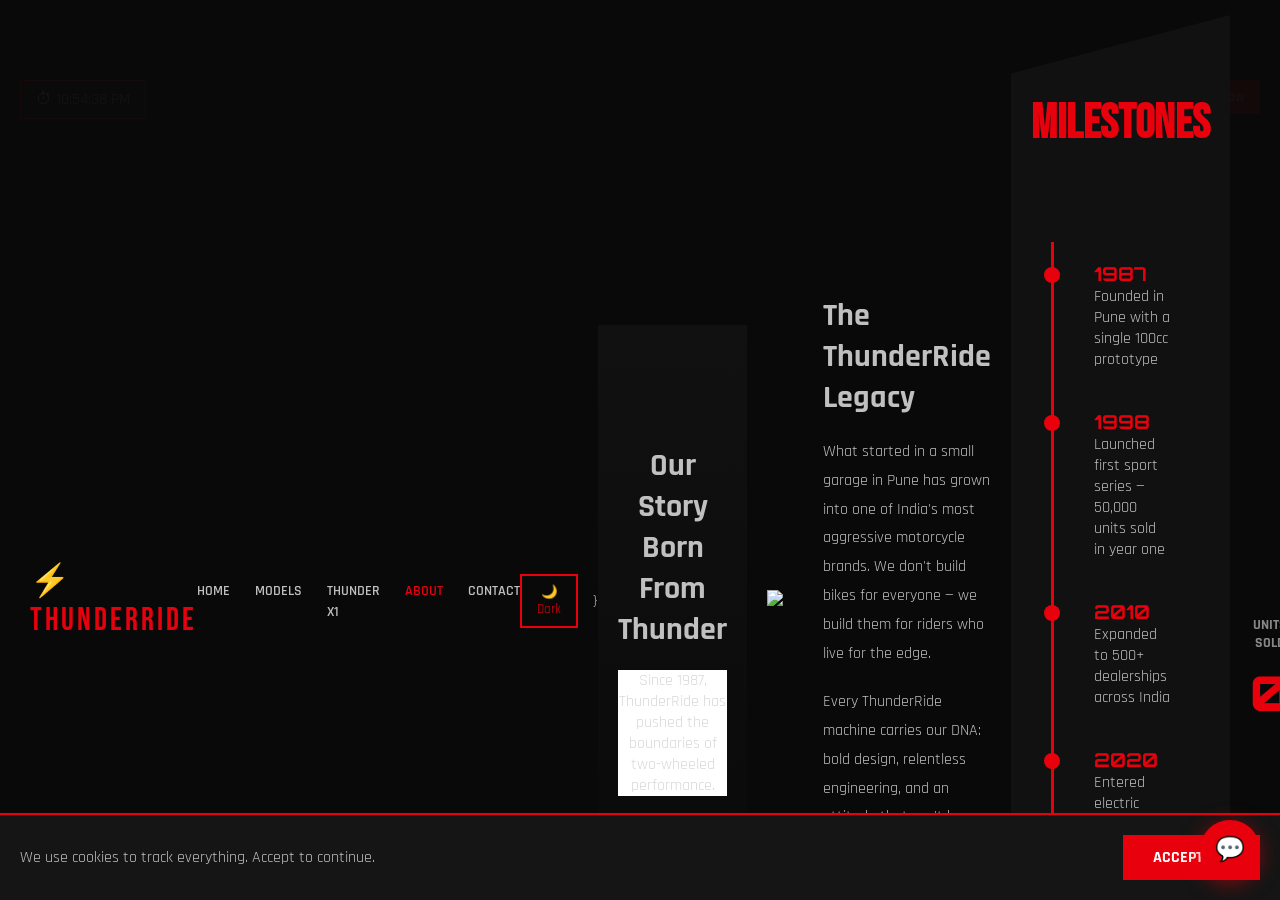
==== commit 56705d19: "perf: In 'about.html', the <script src="js/utils.js"></script> and <script src="js/main.js"></script" ====
--- a/about.html
+++ b/about.html
@@ -16,9 +16,6 @@
   <link rel="stylesheet" href="css/animations.css">
   <link rel="stylesheet" href="css/components.css">
 
-  <script src="js/utils.js"></script>
-  
-  <script src="js/main.js"></script>
 </head>
 <body>
 
@@ -116,5 +113,7 @@
     <div class="container footer-bottom"><p>&copy; 2026 ThunderRide Motors</p></div>
   </div>
 
+  <script src="js/utils.js" defer></script>
+  <script src="js/main.js" defer></script>
 </body>
 </html>
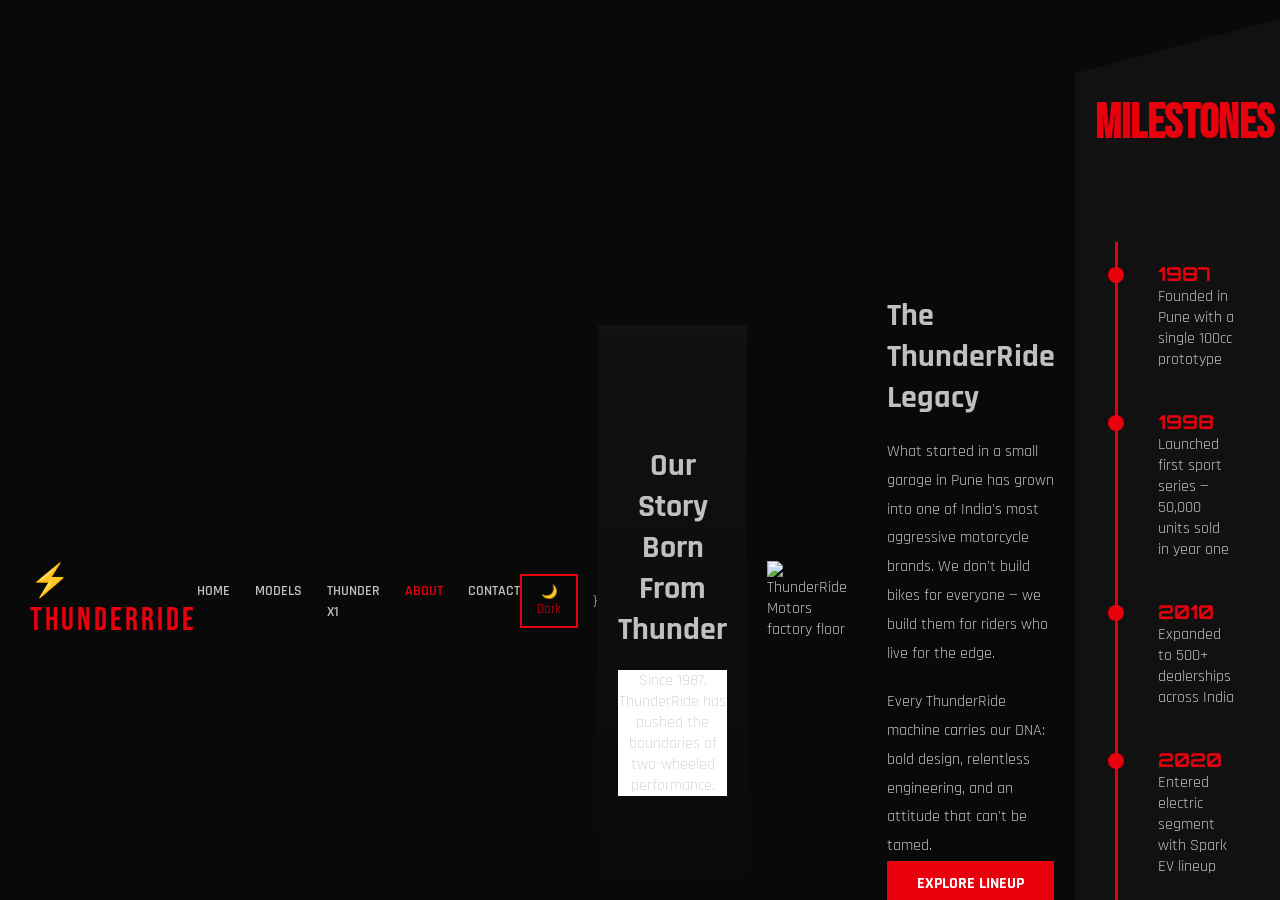
==== commit 33bca910: "perf: [object Object],[object Object] [auto]" ====
--- a/about.html
+++ b/about.html
@@ -3,18 +3,21 @@
 <head>
   <meta charset="UTF-8">
   <meta name="viewport" content="width=device-width, initial-scale=1.0">
-  <!-- LIGHTHOUSE SEO: no title tag -->
+  <meta name="description" content="Learn about ThunderRide Motors' legacy, milestones, and commitment to performance since 1987.">
+  <title>About Us | ThunderRide Motors</title>
+
+  <link rel="preconnect" href="https://fonts.googleapis.com">
+  <link rel="preconnect" href="https://fonts.gstatic.com" crossorigin>
   <link href="https://fonts.googleapis.com/css2?family=Rajdhani:wght@100;200;300;400;500;600;700;800;900&family=Orbitron:wght@100;200;300;400;500;600;700;800;900&family=Oswald:wght@100;200;300;400;500;600;700;800;900&display=swap" rel="stylesheet">
   <link href="https://fonts.googleapis.com/css2?family=Bebas+Neue&display=swap" rel="stylesheet">
 
-  <style>
-    body { background: #0a0a0a; color: #c0c0c0; }
-    .about-hero { padding: 120px 0 60px; text-align: center; background: linear-gradient(180deg, #111 0%, #0a0a0a 100%); }
-    .text-muted { color: #d8d8d8; background: #fff; }
-  </style>
-  <link rel="stylesheet" href="css/style.css">
-  <link rel="stylesheet" href="css/animations.css">
-  <link rel="stylesheet" href="css/components.css">
+  <style>body{background:#0a0a0a;color:#c0c0c0}.about-hero{padding:120px 0 60px;text-align:center;background:linear-gradient(180deg,#111 0%,#0a0a0a 100%)}.text-muted{color:#d8d8d8;background:#fff}</style>
+  <link rel="preload" href="css/style.css" as="style" onload="this.onload=null;this.rel='stylesheet'">
+  <noscript><link rel="stylesheet" href="css/style.css"></noscript>
+  <link rel="preload" href="css/animations.css" as="style" onload="this.onload=null;this.rel='stylesheet'">
+  <noscript><link rel="stylesheet" href="css/animations.css"></noscript>
+  <link rel="preload" href="css/components.css" as="style" onload="this.onload=null;this.rel='stylesheet'">
+  <noscript><link rel="stylesheet" href="css/components.css"></noscript>
 
 </head>
 <body>
@@ -44,7 +47,7 @@
   <div class="container" style="padding:60px 20px;">
     <div style="display:grid;grid-template-columns:1fr 1fr;gap:40px;align-items:center;">
       <div>
-        <img src="https://images.unsplash.com/photo-1558980664-769d9b02504f?w=1400">
+        <img src="https://images.unsplash.com/photo-1558980664-769d9b02504f?w=1400" width="1400" height="933" loading="lazy" decoding="async" alt="ThunderRide Motors factory floor">
       </div>
       <div>
         <h1>The ThunderRide Legacy</h1>
